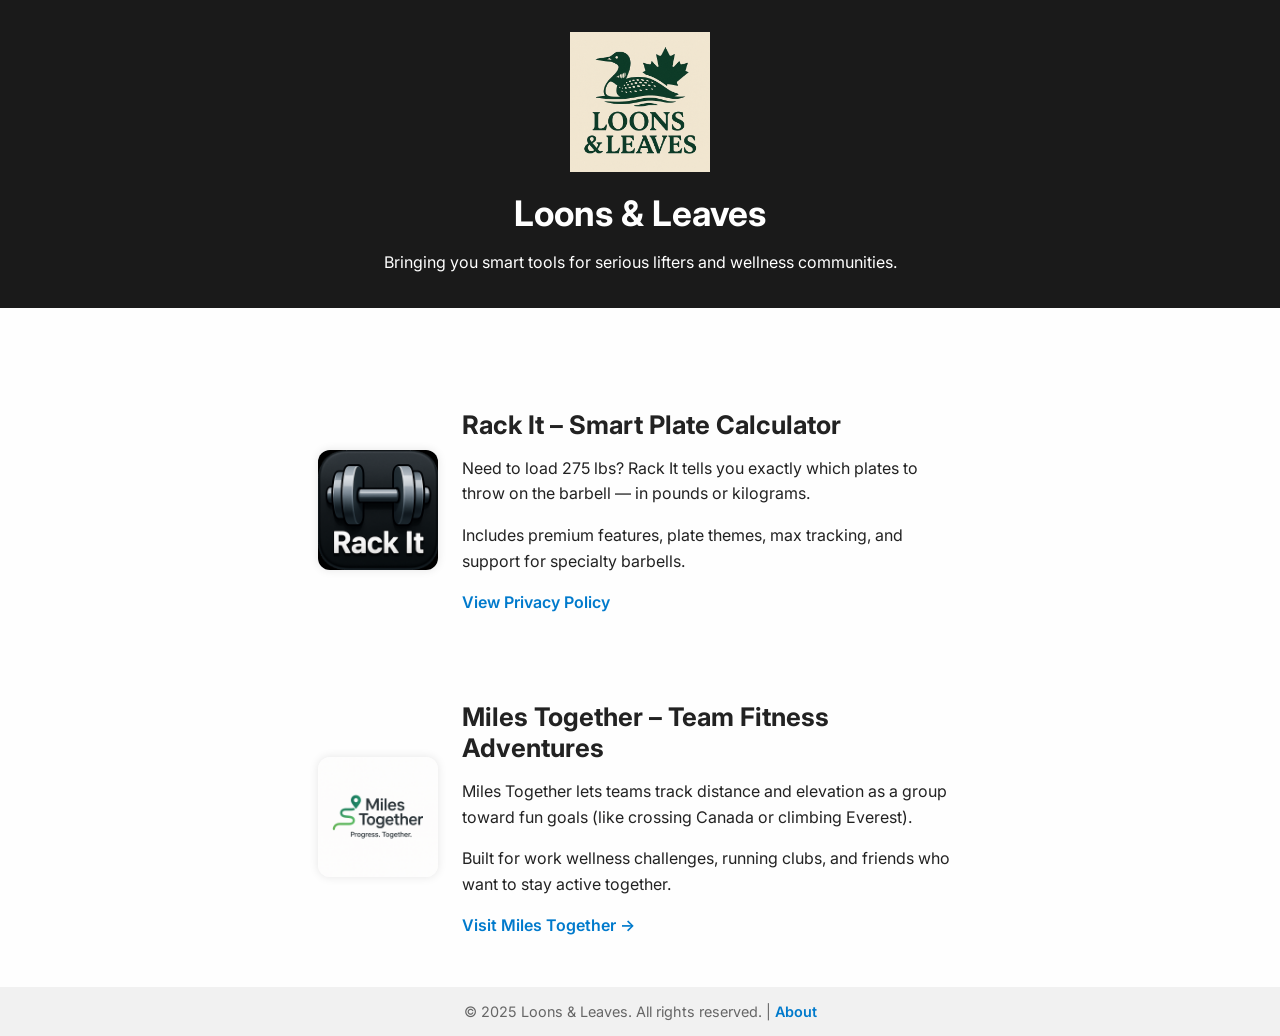
==== index.html @ 66a0e067 "Update index.html" ====
<!DOCTYPE html>
<html lang="en">
<head>
  <meta charset="UTF-8" />
  <meta name="viewport" content="width=device-width, initial-scale=1.0"/>
  <title>Rack It – by Loons & Leaves</title>
  <link rel="preconnect" href="https://fonts.googleapis.com">
  <link rel="preconnect" href="https://fonts.gstatic.com" crossorigin>
  <link href="https://fonts.googleapis.com/css2?family=Inter:wght@400;600&display=swap" rel="stylesheet">
  <style>
    body {
      margin: 0;
      font-family: 'Inter', sans-serif;
      background-color: #fefefe;
      color: #222;
      display: flex;
      flex-direction: column;
      align-items: center;
      padding: 0;
    }

    header {
      width: 100%;
      background-color: #1a1a1a;
      color: #fff;
      padding: 2rem 1rem 1rem;
      text-align: center;
    }

    header img {
      width: 140px;
      margin-bottom: 1rem;
    }

    header h1 {
      margin: 0;
      font-size: 2.2rem;
    }

    main {
      max-width: 900px;
      padding: 2rem 1rem;
      text-align: center;
    }

    main img.app-icon {
      width: 100px;
      border-radius: 16px;
      margin-bottom: 1rem;
    }

    h2 {
      font-size: 1.6rem;
      margin-bottom: 0.5rem;
    }

    p {
      font-size: 1rem;
      line-height: 1.6;
    }

    a {
      color: #007acc;
      text-decoration: none;
      font-weight: 600;
    }

    .project-section {
      display: flex;
      flex-direction: row;
      justify-content: flex-end;
      align-items: center;
      margin-top: 3rem;
      gap: 1.5rem;
      text-align: left;
    }

    .project-section img {
      width: 120px;
      height: auto;
      border-radius: 12px;
      box-shadow: 0 0 10px rgba(0,0,0,0.1);
    }

    .project-info {
      max-width: 500px;
    }

    footer {
      width: 100%;
      text-align: center;
      padding: 1rem;
      background: #f1f1f1;
      color: #666;
      font-size: 0.9rem;
      margin-top: auto;
    }

    @media (max-width: 600px) {
      .project-section {
        flex-direction: column;
        align-items: flex-start;
      }

     
    }
  </style>
</head>
<body>

  <header>
    <img src="Loons & Leaves Logo.png" alt="Loons & Leaves Logo" />
    <h1>Loons & Leaves</h1>
    <p>Bringing you smart tools for serious lifters and wellness communities.</p>
  </header>

  <main>
  <div class="project-section">
    <img src="app_icon.png" alt="Rack It App Icon" />
    <div class="project-info">
      <h2>Rack It – Smart Plate Calculator</h2>
      <p>Need to load 275 lbs? Rack It tells you exactly which plates to throw on the barbell — in pounds or kilograms.</p>
      <p>Includes premium features, plate themes, max tracking, and support for specialty barbells.</p>
      <p><a href="privacy.html">View Privacy Policy</a></p>
    </div>
  </div>

  <div class="project-section">
  <img src="Miles Together Logo.png" alt="Miles Together Logo" />
  <div class="project-info">
    <h2>Miles Together – Team Fitness Adventures</h2>
    <p>Miles Together lets teams track distance and elevation as a group toward fun goals (like crossing Canada or climbing Everest).</p>
    <p>Built for work wellness challenges, running clubs, and friends who want to stay active together.</p>
    <p><a href="https://milestogetherapp.com" target="_blank">Visit Miles Together →</a></p>
  </div>
</div>


</main>


<footer>
  &copy; 2025 Loons & Leaves. All rights reserved. |
  <a href="about.html">About</a>
</footer>


</body>
</html>
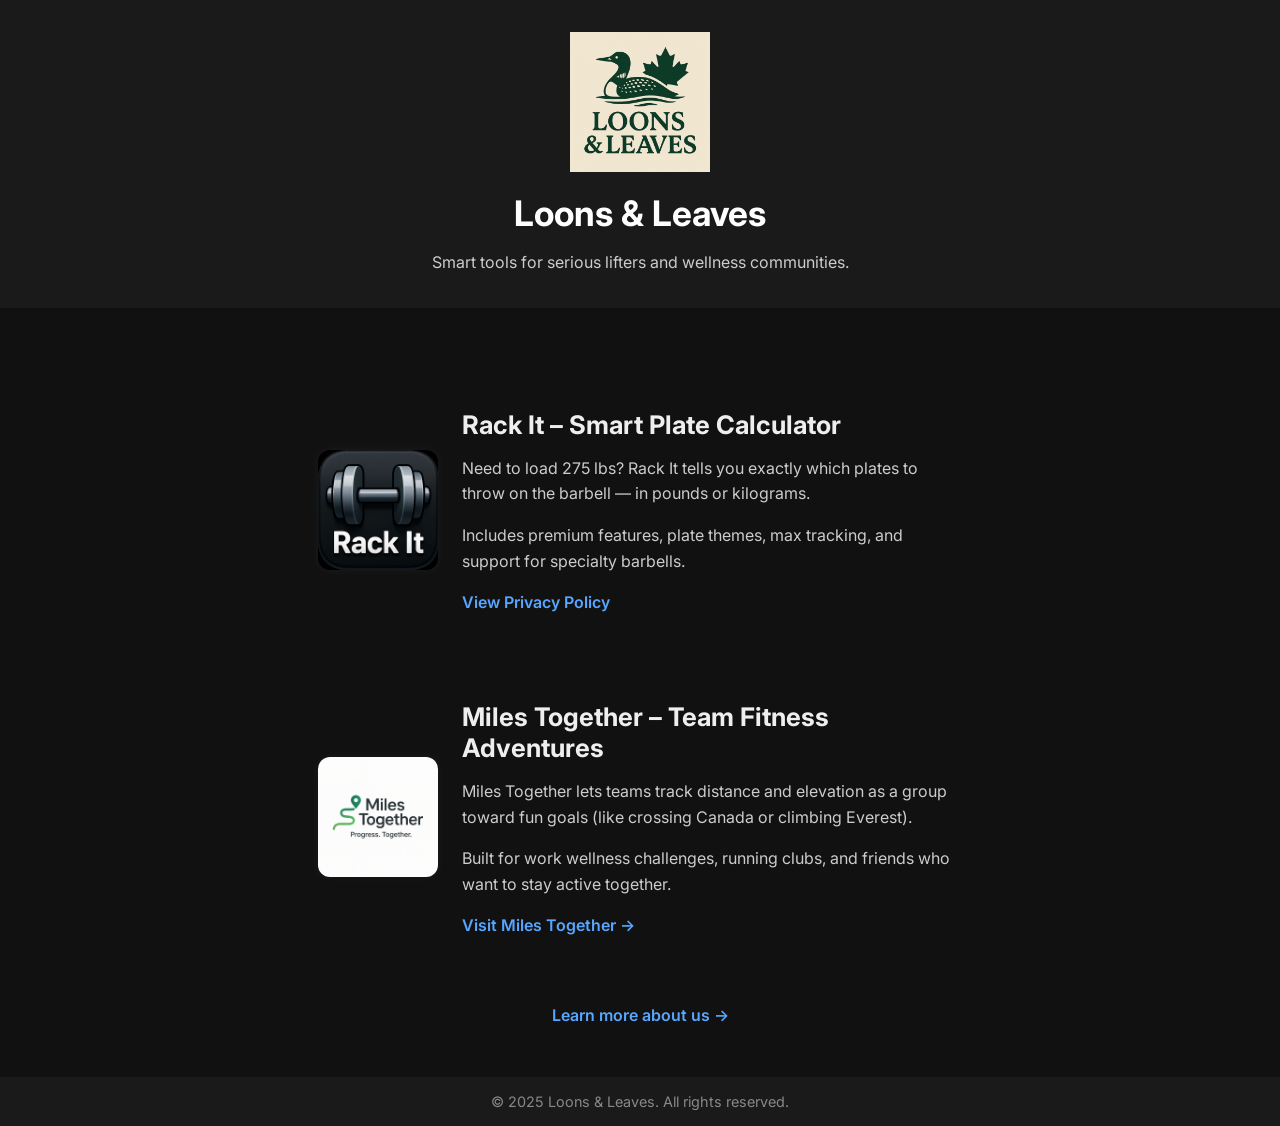
==== commit 09f3697c: "Update index.html" ====
--- a/index.html
+++ b/index.html
@@ -3,20 +3,17 @@
 <head>
   <meta charset="UTF-8" />
   <meta name="viewport" content="width=device-width, initial-scale=1.0"/>
-  <title>Rack It – by Loons & Leaves</title>
-  <link rel="preconnect" href="https://fonts.googleapis.com">
-  <link rel="preconnect" href="https://fonts.gstatic.com" crossorigin>
+  <title>Loons & Leaves</title>
   <link href="https://fonts.googleapis.com/css2?family=Inter:wght@400;600&display=swap" rel="stylesheet">
   <style>
     body {
       margin: 0;
       font-family: 'Inter', sans-serif;
-      background-color: #fefefe;
-      color: #222;
+      background-color: #111;
+      color: #eee;
       display: flex;
       flex-direction: column;
       align-items: center;
-      padding: 0;
     }
 
     header {
@@ -43,10 +40,26 @@
       text-align: center;
     }
 
-    main img.app-icon {
-      width: 100px;
-      border-radius: 16px;
-      margin-bottom: 1rem;
+    .project-section {
+      display: flex;
+      flex-direction: row;
+      justify-content: flex-end;
+      align-items: center;
+      margin-top: 3rem;
+      gap: 1.5rem;
+      text-align: left;
+      flex-wrap: wrap;
+    }
+
+    .project-section img {
+      width: 120px;
+      height: auto;
+      border-radius: 12px;
+      box-shadow: 0 0 10px rgba(255,255,255,0.05);
+    }
+
+    .project-info {
+      max-width: 500px;
     }
 
     h2 {
@@ -57,41 +70,25 @@
     p {
       font-size: 1rem;
       line-height: 1.6;
+      color: #ccc;
     }
 
     a {
-      color: #007acc;
+      color: #58a6ff;
       text-decoration: none;
       font-weight: 600;
     }
 
-    .project-section {
-      display: flex;
-      flex-direction: row;
-      justify-content: flex-end;
-      align-items: center;
-      margin-top: 3rem;
-      gap: 1.5rem;
-      text-align: left;
-    }
-
-    .project-section img {
-      width: 120px;
-      height: auto;
-      border-radius: 12px;
-      box-shadow: 0 0 10px rgba(0,0,0,0.1);
-    }
-
-    .project-info {
-      max-width: 500px;
+    a:hover {
+      text-decoration: underline;
     }
 
     footer {
       width: 100%;
       text-align: center;
       padding: 1rem;
-      background: #f1f1f1;
-      color: #666;
+      background: #1a1a1a;
+      color: #888;
       font-size: 0.9rem;
       margin-top: auto;
     }
@@ -101,8 +98,6 @@
         flex-direction: column;
         align-items: flex-start;
       }
-
-     
     }
   </style>
 </head>
@@ -111,39 +106,38 @@
   <header>
     <img src="Loons & Leaves Logo.png" alt="Loons & Leaves Logo" />
     <h1>Loons & Leaves</h1>
-    <p>Bringing you smart tools for serious lifters and wellness communities.</p>
+    <p>Smart tools for serious lifters and wellness communities.</p>
   </header>
 
   <main>
-  <div class="project-section">
-    <img src="app_icon.png" alt="Rack It App Icon" />
-    <div class="project-info">
-      <h2>Rack It – Smart Plate Calculator</h2>
-      <p>Need to load 275 lbs? Rack It tells you exactly which plates to throw on the barbell — in pounds or kilograms.</p>
-      <p>Includes premium features, plate themes, max tracking, and support for specialty barbells.</p>
-      <p><a href="privacy.html">View Privacy Policy</a></p>
+
+    <div class="project-section">
+      <img src="app_icon.png" alt="Rack It App Icon" />
+      <div class="project-info">
+        <h2>Rack It – Smart Plate Calculator</h2>
+        <p>Need to load 275 lbs? Rack It tells you exactly which plates to throw on the barbell — in pounds or kilograms.</p>
+        <p>Includes premium features, plate themes, max tracking, and support for specialty barbells.</p>
+        <p><a href="privacy.html">View Privacy Policy</a></p>
+      </div>
     </div>
-  </div>
 
-  <div class="project-section">
-  <img src="Miles Together Logo.png" alt="Miles Together Logo" />
-  <div class="project-info">
-    <h2>Miles Together – Team Fitness Adventures</h2>
-    <p>Miles Together lets teams track distance and elevation as a group toward fun goals (like crossing Canada or climbing Everest).</p>
-    <p>Built for work wellness challenges, running clubs, and friends who want to stay active together.</p>
-    <p><a href="https://milestogetherapp.com" target="_blank">Visit Miles Together →</a></p>
-  </div>
-</div>
+    <div class="project-section">
+      <img src="Miles Together Logo.png" alt="Miles Together Logo" />
+      <div class="project-info">
+        <h2>Miles Together – Team Fitness Adventures</h2>
+        <p>Miles Together lets teams track distance and elevation as a group toward fun goals (like crossing Canada or climbing Everest).</p>
+        <p>Built for work wellness challenges, running clubs, and friends who want to stay active together.</p>
+        <p><a href="https://milestogetherapp.com" target="_blank">Visit Miles Together →</a></p>
+      </div>
+    </div>
 
+    <p style="margin-top: 3rem;"><a href="about.html">Learn more about us →</a></p>
 
-</main>
+  </main>
 
-
-<footer>
-  &copy; 2025 Loons & Leaves. All rights reserved. |
-  <a href="about.html">About</a>
-</footer>
-
+  <footer>
+    &copy; 2025 Loons & Leaves. All rights reserved.
+  </footer>
 
 </body>
 </html>
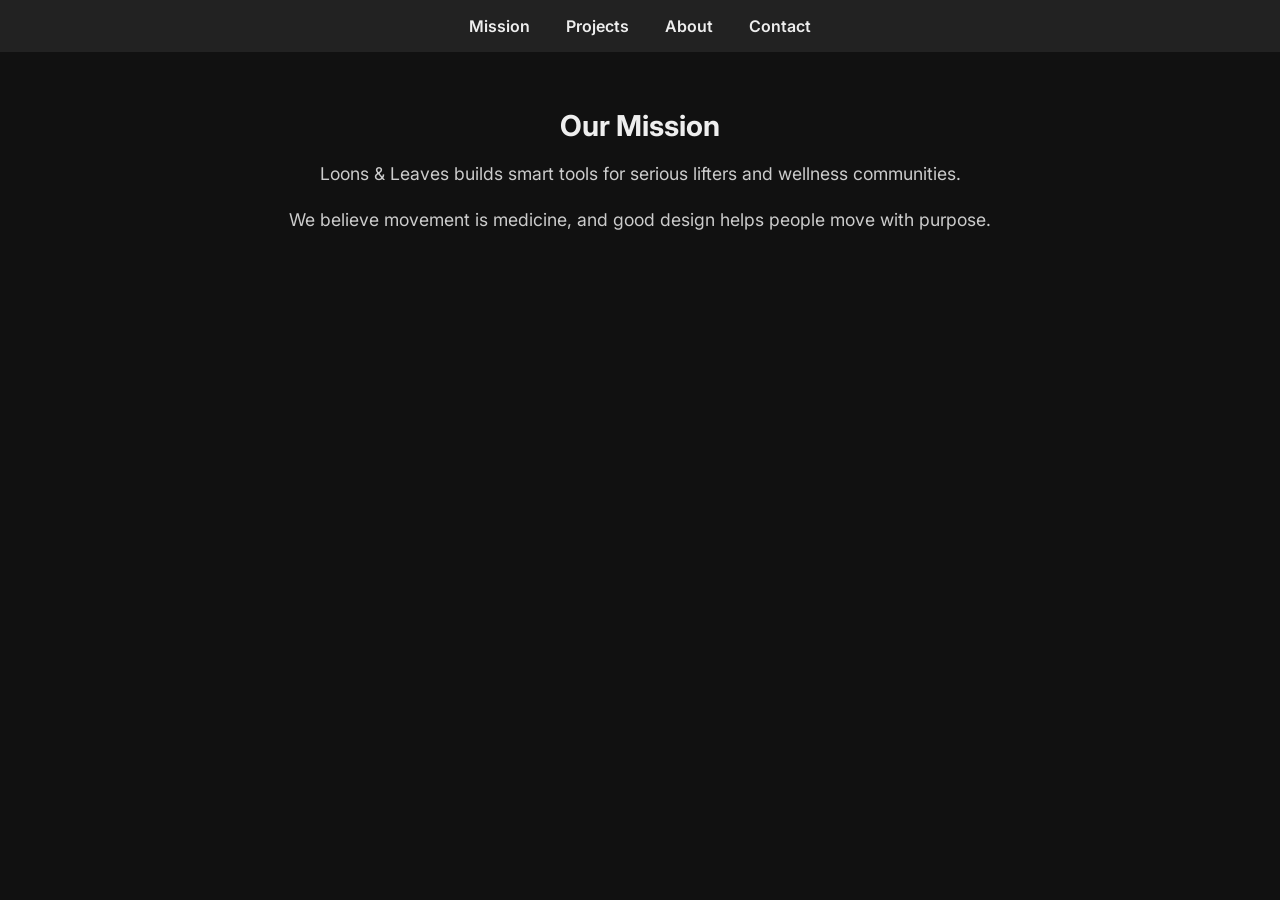
==== commit 1b77d193: "Rename Mission.html to index.html" ====
--- a/index.html
+++ b/index.html
@@ -3,141 +3,67 @@
 <head>
   <meta charset="UTF-8" />
   <meta name="viewport" content="width=device-width, initial-scale=1.0"/>
-  <title>Loons & Leaves</title>
+  <title>Mission – Loons & Leaves</title>
   <link href="https://fonts.googleapis.com/css2?family=Inter:wght@400;600&display=swap" rel="stylesheet">
   <style>
     body {
-      margin: 0;
       font-family: 'Inter', sans-serif;
       background-color: #111;
       color: #eee;
-      display: flex;
-      flex-direction: column;
-      align-items: center;
+      margin: 0;
+      padding: 0;
     }
 
-    header {
-      width: 100%;
-      background-color: #1a1a1a;
-      color: #fff;
-      padding: 2rem 1rem 1rem;
+    nav {
+      background: #222;
+      padding: 1rem;
       text-align: center;
     }
 
-    header img {
-      width: 140px;
-      margin-bottom: 1rem;
-    }
-
-    header h1 {
-      margin: 0;
-      font-size: 2.2rem;
-    }
-
-    main {
-      max-width: 900px;
-      padding: 2rem 1rem;
-      text-align: center;
-    }
-
-    .project-section {
-      display: flex;
-      flex-direction: row;
-      justify-content: flex-end;
-      align-items: center;
-      margin-top: 3rem;
-      gap: 1.5rem;
-      text-align: left;
-      flex-wrap: wrap;
-    }
-
-    .project-section img {
-      width: 120px;
-      height: auto;
-      border-radius: 12px;
-      box-shadow: 0 0 10px rgba(255,255,255,0.05);
-    }
-
-    .project-info {
-      max-width: 500px;
-    }
-
-    h2 {
-      font-size: 1.6rem;
-      margin-bottom: 0.5rem;
-    }
-
-    p {
-      font-size: 1rem;
-      line-height: 1.6;
-      color: #ccc;
-    }
-
-    a {
-      color: #58a6ff;
+    nav a {
+      margin: 0 1rem;
+      color: #eee;
       text-decoration: none;
       font-weight: 600;
     }
 
-    a:hover {
+    nav a:hover {
       text-decoration: underline;
     }
 
-    footer {
-      width: 100%;
+    main {
+      padding: 2rem;
+      max-width: 800px;
+      margin: auto;
       text-align: center;
-      padding: 1rem;
-      background: #1a1a1a;
-      color: #888;
-      font-size: 0.9rem;
-      margin-top: auto;
     }
 
-    @media (max-width: 600px) {
-      .project-section {
-        flex-direction: column;
-        align-items: flex-start;
-      }
+    h2 {
+      font-size: 1.8rem;
+      margin-bottom: 1rem;
+    }
+
+    p {
+      font-size: 1.1rem;
+      line-height: 1.6;
+      color: #ccc;
     }
   </style>
 </head>
 <body>
 
-  <header>
-    <img src="Loons & Leaves Logo.png" alt="Loons & Leaves Logo" />
-    <h1>Loons & Leaves</h1>
-    <p>Smart tools for serious lifters and wellness communities.</p>
-  </header>
+  <nav>
+    <a href="index.html">Mission</a>
+    <a href="projects.html">Projects</a>
+    <a href="about.html">About</a>
+    <a href="https://discord.gg/Xx2jXBRCKG" target="_blank">Contact</a>
+  </nav>
 
   <main>
-
-    <div class="project-section">
-      <img src="app_icon.png" alt="Rack It App Icon" />
-      <div class="project-info">
-        <h2>Rack It – Smart Plate Calculator</h2>
-        <p>Need to load 275 lbs? Rack It tells you exactly which plates to throw on the barbell — in pounds or kilograms.</p>
-        <p>Includes premium features, plate themes, max tracking, and support for specialty barbells.</p>
-        <p><a href="privacy.html">View Privacy Policy</a></p>
-      </div>
-    </div>
-
-    <div class="project-section">
-      <img src="Miles Together Logo.png" alt="Miles Together Logo" />
-      <div class="project-info">
-        <h2>Miles Together – Team Fitness Adventures</h2>
-        <p>Miles Together lets teams track distance and elevation as a group toward fun goals (like crossing Canada or climbing Everest).</p>
-        <p>Built for work wellness challenges, running clubs, and friends who want to stay active together.</p>
-        <p><a href="https://milestogetherapp.com" target="_blank">Visit Miles Together →</a></p>
-      </div>
-    </div>
-
-    <p style="margin-top: 3rem;"><a href="about.html">Learn more about us →</a></p>
-
+    <h2>Our Mission</h2>
+    <p>Loons & Leaves builds smart tools for serious lifters and wellness communities.</p>
+    <p>We believe movement is medicine, and good design helps people move with purpose.</p>
   </main>
-
-  <footer>
-    &copy; 2025 Loons & Leaves. All rights reserved.
-  </footer>
 
 </body>
 </html>
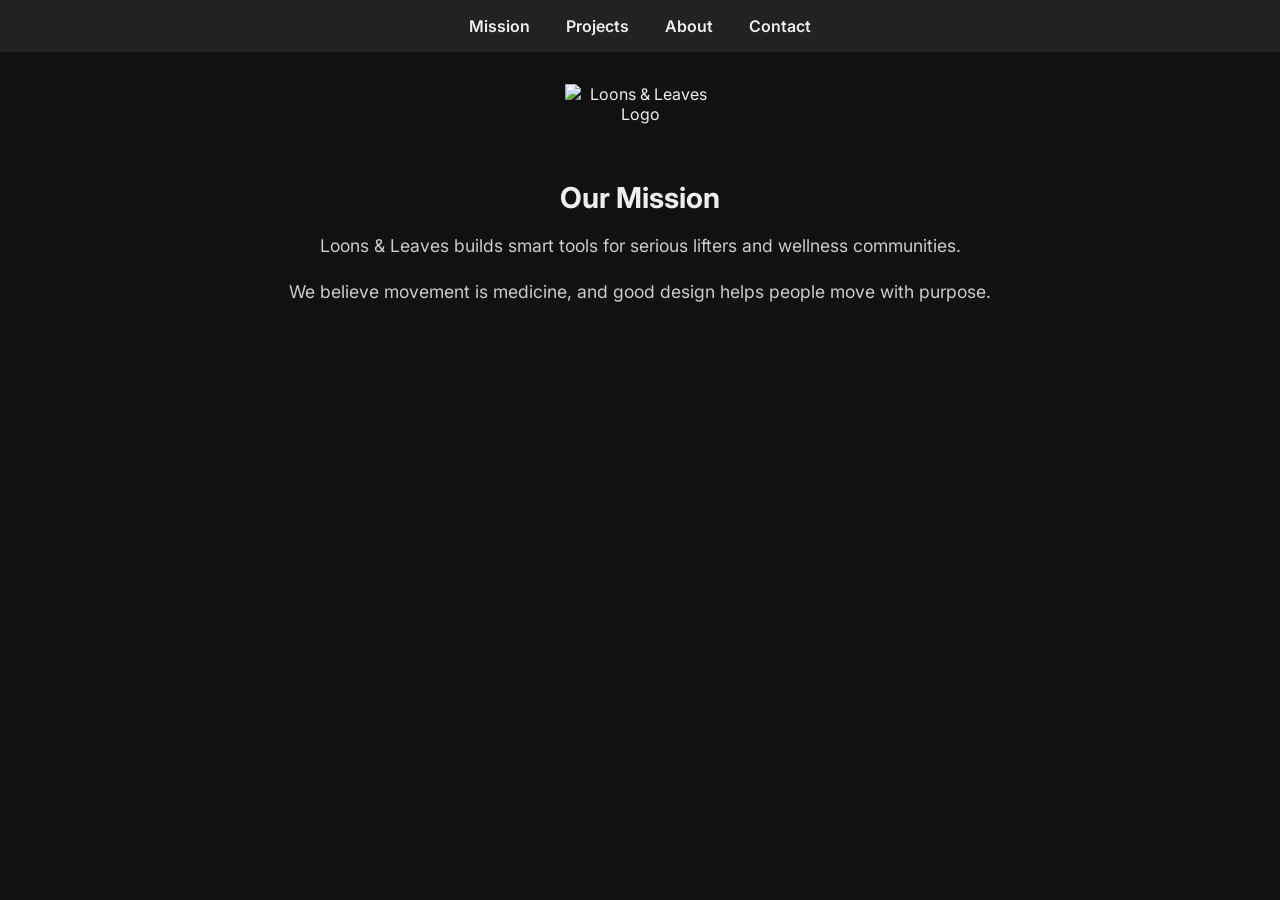
==== commit 9b4d6cbf: "Update index.html" ====
--- a/index.html
+++ b/index.html
@@ -38,6 +38,11 @@
       text-align: center;
     }
 
+    img.logo {
+      max-width: 150px;
+      margin-bottom: 2rem;
+    }
+
     h2 {
       font-size: 1.8rem;
       margin-bottom: 1rem;
@@ -60,6 +65,8 @@
   </nav>
 
   <main>
+    <img src="assets/loonsandleaves-logo.png" alt="Loons & Leaves Logo" class="logo" />
+
     <h2>Our Mission</h2>
     <p>Loons & Leaves builds smart tools for serious lifters and wellness communities.</p>
     <p>We believe movement is medicine, and good design helps people move with purpose.</p>
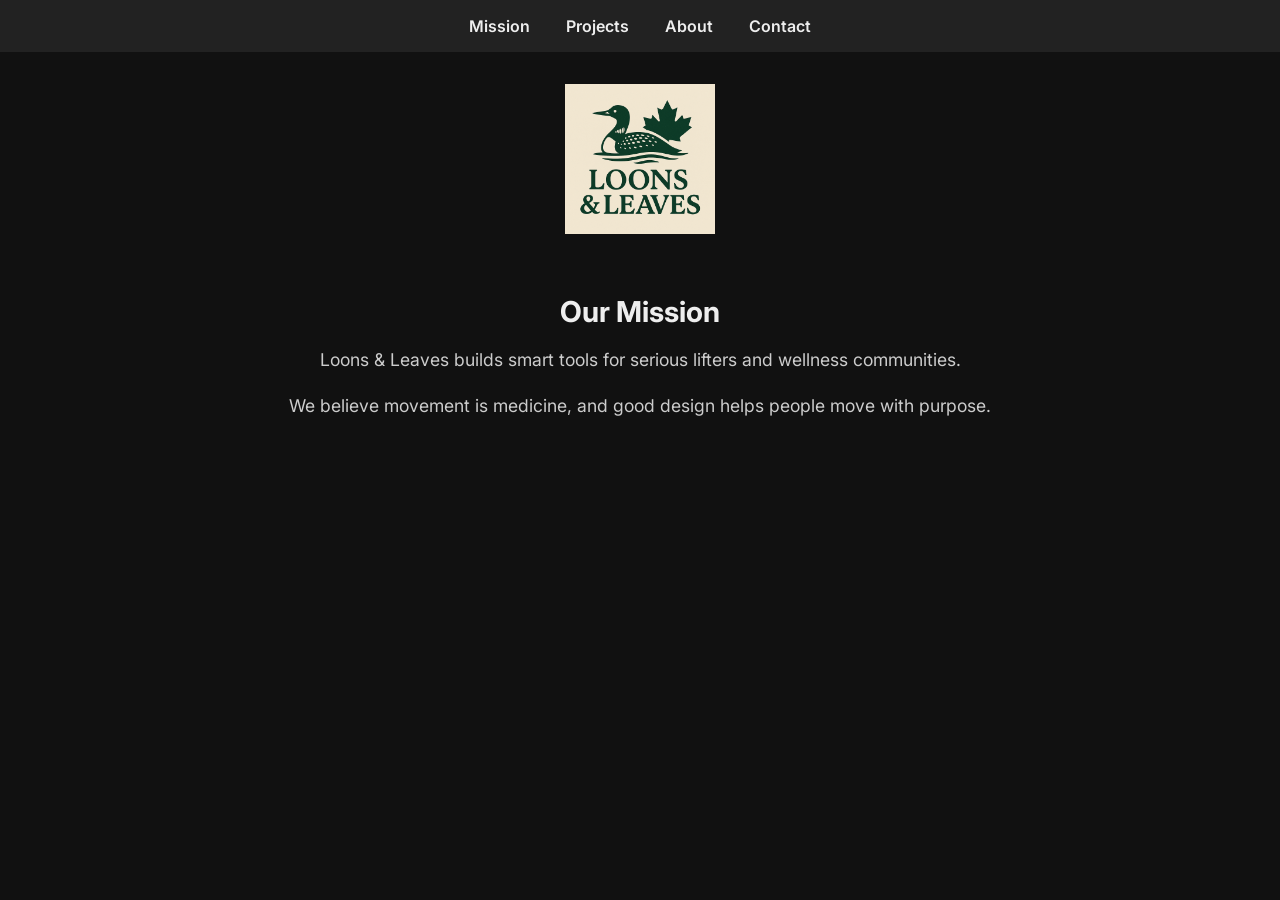
==== commit 54718457: "Update index.html" ====
--- a/index.html
+++ b/index.html
@@ -65,7 +65,7 @@
   </nav>
 
   <main>
-    <img src="assets/loonsandleaves-logo.png" alt="Loons & Leaves Logo" class="logo" />
+    <img src="loonsandleaves-logo.png" alt="Loons & Leaves Logo" class="logo" />
 
     <h2>Our Mission</h2>
     <p>Loons & Leaves builds smart tools for serious lifters and wellness communities.</p>
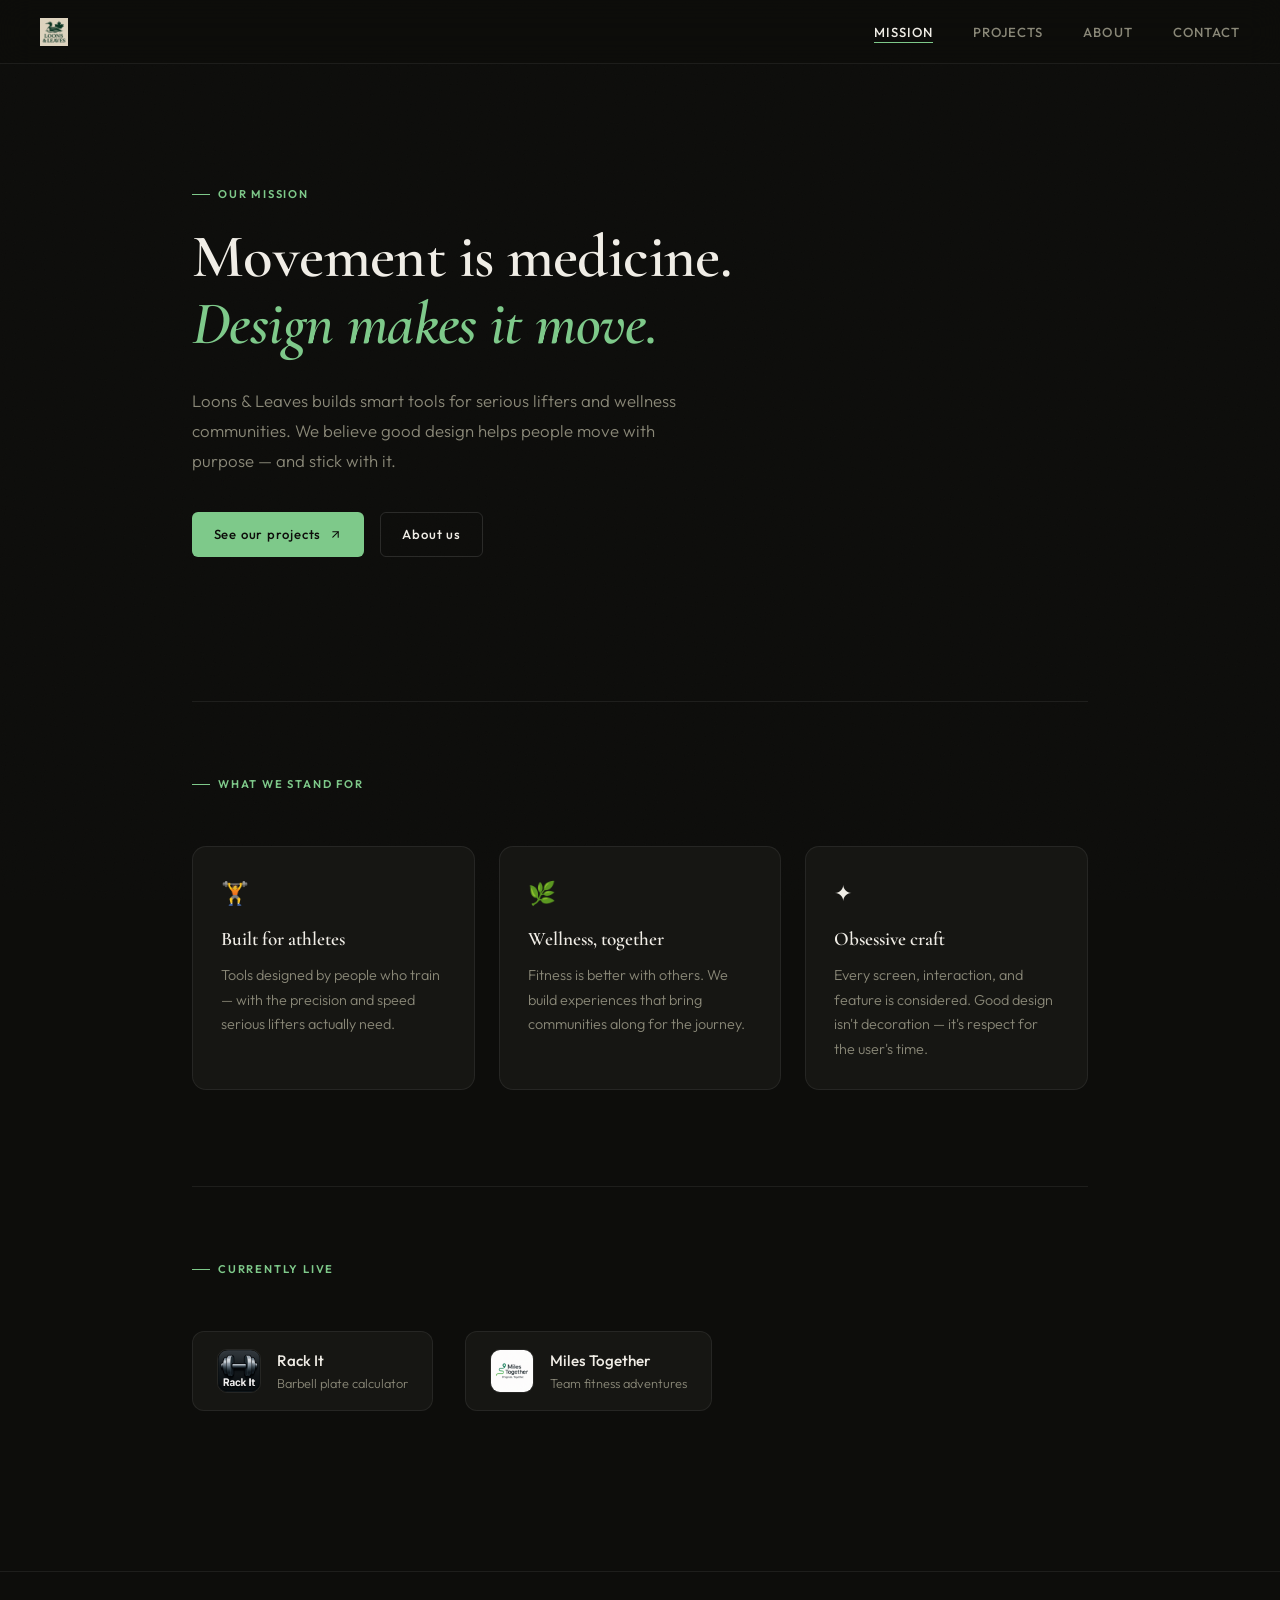
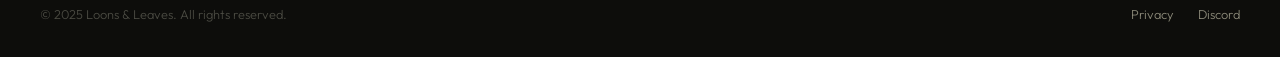
==== commit c286486f: "Add files via upload Update site with new design and projects" ====
--- a/index.html
+++ b/index.html
@@ -2,75 +2,103 @@
 <html lang="en">
 <head>
   <meta charset="UTF-8" />
-  <meta name="viewport" content="width=device-width, initial-scale=1.0"/>
+  <meta name="viewport" content="width=device-width, initial-scale=1.0" />
   <title>Mission – Loons & Leaves</title>
-  <link href="https://fonts.googleapis.com/css2?family=Inter:wght@400;600&display=swap" rel="stylesheet">
-  <style>
-    body {
-      font-family: 'Inter', sans-serif;
-      background-color: #111;
-      color: #eee;
-      margin: 0;
-      padding: 0;
-    }
-
-    nav {
-      background: #222;
-      padding: 1rem;
-      text-align: center;
-    }
-
-    nav a {
-      margin: 0 1rem;
-      color: #eee;
-      text-decoration: none;
-      font-weight: 600;
-    }
-
-    nav a:hover {
-      text-decoration: underline;
-    }
-
-    main {
-      padding: 2rem;
-      max-width: 800px;
-      margin: auto;
-      text-align: center;
-    }
-
-    img.logo {
-      max-width: 150px;
-      margin-bottom: 2rem;
-    }
-
-    h2 {
-      font-size: 1.8rem;
-      margin-bottom: 1rem;
-    }
-
-    p {
-      font-size: 1.1rem;
-      line-height: 1.6;
-      color: #ccc;
-    }
-  </style>
+  <link rel="stylesheet" href="style.css" />
 </head>
 <body>
 
-  <nav>
-    <a href="index.html">Mission</a>
-    <a href="projects.html">Projects</a>
-    <a href="about.html">About</a>
-    <a href="https://discord.gg/Xx2jXBRCKG" target="_blank">Contact</a>
+  <nav class="site-nav">
+    <a class="nav-brand" href="index.html">
+      <img src="loonsandleaves-logo.png" alt="Loons & Leaves" />
+    </a>
+    <ul class="nav-links">
+      <li><a href="index.html" class="active">Mission</a></li>
+      <li><a href="projects.html">Projects</a></li>
+      <li><a href="about.html">About</a></li>
+      <li><a href="https://discord.gg/Xx2jXBRCKG" target="_blank" rel="noopener">Contact</a></li>
+    </ul>
   </nav>
 
-  <main>
-    <img src="loonsandleaves-logo.png" alt="Loons & Leaves Logo" class="logo" />
+  <div class="page-wrap">
 
-    <h2>Our Mission</h2>
-    <p>Loons & Leaves builds smart tools for serious lifters and wellness communities.</p>
-    <p>We believe movement is medicine, and good design helps people move with purpose.</p>
-  </main>
+    <!-- HERO -->
+    <section style="padding: 7rem 0 5rem; max-width: 680px;">
+      <p class="section-label fade-up fade-up-1">Our mission</p>
+      <h1 class="display fade-up fade-up-2">
+        Movement is medicine.<br /><em>Design makes it move.</em>
+      </h1>
+      <p style="margin-top: 1.75rem; font-size: 1.05rem; color: var(--muted); max-width: 500px; line-height: 1.8;" class="fade-up fade-up-3">
+        Loons &amp; Leaves builds smart tools for serious lifters and wellness communities. We believe good design helps people move with purpose — and stick with it.
+      </p>
+      <div style="margin-top: 2.25rem; display: flex; gap: 1rem; flex-wrap: wrap;" class="fade-up fade-up-4">
+        <a href="projects.html" class="btn btn-primary">
+          See our projects
+          <svg viewBox="0 0 24 24"><line x1="7" y1="17" x2="17" y2="7"/><polyline points="7 7 17 7 17 17"/></svg>
+        </a>
+        <a href="about.html" class="btn btn-outline">About us</a>
+      </div>
+    </section>
+
+    <hr class="rule" />
+
+    <!-- VALUES -->
+    <section style="padding-bottom: 2rem;">
+      <p class="section-label">What we stand for</p>
+      <div style="display: grid; grid-template-columns: repeat(auto-fit, minmax(240px, 1fr)); gap: 1.5rem; margin-top: 2rem;">
+
+        <div style="background: var(--bg-card); border: 1px solid var(--border); border-radius: 14px; padding: 1.75rem;">
+          <div style="font-size: 1.4rem; margin-bottom: 0.75rem;">🏋️</div>
+          <h3 style="font-family: 'Cormorant Garamond', serif; font-size: 1.2rem; font-weight: 600; margin-bottom: 0.5rem;">Built for athletes</h3>
+          <p style="font-size: 0.9rem; color: var(--muted); line-height: 1.7;">Tools designed by people who train — with the precision and speed serious lifters actually need.</p>
+        </div>
+
+        <div style="background: var(--bg-card); border: 1px solid var(--border); border-radius: 14px; padding: 1.75rem;">
+          <div style="font-size: 1.4rem; margin-bottom: 0.75rem;">🌿</div>
+          <h3 style="font-family: 'Cormorant Garamond', serif; font-size: 1.2rem; font-weight: 600; margin-bottom: 0.5rem;">Wellness, together</h3>
+          <p style="font-size: 0.9rem; color: var(--muted); line-height: 1.7;">Fitness is better with others. We build experiences that bring communities along for the journey.</p>
+        </div>
+
+        <div style="background: var(--bg-card); border: 1px solid var(--border); border-radius: 14px; padding: 1.75rem;">
+          <div style="font-size: 1.4rem; margin-bottom: 0.75rem;">✦</div>
+          <h3 style="font-family: 'Cormorant Garamond', serif; font-size: 1.2rem; font-weight: 600; margin-bottom: 0.5rem;">Obsessive craft</h3>
+          <p style="font-size: 0.9rem; color: var(--muted); line-height: 1.7;">Every screen, interaction, and feature is considered. Good design isn't decoration — it's respect for the user's time.</p>
+        </div>
+
+      </div>
+    </section>
+
+    <!-- PROJECTS TEASER -->
+    <hr class="rule" />
+    <section style="padding-bottom: 4rem;">
+      <p class="section-label">Currently live</p>
+      <div style="display: flex; gap: 2rem; flex-wrap: wrap; margin-top: 2rem; align-items: center;">
+        <a href="rackit.html" style="display:flex; align-items:center; gap:1rem; padding:1rem 1.5rem; background:var(--bg-card); border:1px solid var(--border); border-radius:12px; text-decoration:none; color:var(--text); transition: border-color 0.2s, transform 0.2s;" onmouseover="this.style.borderColor='var(--accent)';this.style.transform='translateY(-2px)'" onmouseout="this.style.borderColor='var(--border)';this.style.transform='translateY(0)'">
+          <img src="app_icon.png" alt="Rack It" style="width:44px;height:44px;border-radius:10px;border:1px solid var(--border);" />
+          <div>
+            <p style="font-weight:500; font-size:0.95rem;">Rack It</p>
+            <p style="font-size:0.8rem; color:var(--muted);">Barbell plate calculator</p>
+          </div>
+        </a>
+        <a href="https://milestogetherapp.com" target="_blank" rel="noopener" style="display:flex; align-items:center; gap:1rem; padding:1rem 1.5rem; background:var(--bg-card); border:1px solid var(--border); border-radius:12px; text-decoration:none; color:var(--text); transition: border-color 0.2s, transform 0.2s;" onmouseover="this.style.borderColor='var(--accent)';this.style.transform='translateY(-2px)'" onmouseout="this.style.borderColor='var(--border)';this.style.transform='translateY(0)'">
+          <img src="miles-together-logo.png" alt="Miles Together" style="width:44px;height:44px;border-radius:10px;object-fit:contain;border:1px solid var(--border);" />
+          <div>
+            <p style="font-weight:500; font-size:0.95rem;">Miles Together</p>
+            <p style="font-size:0.8rem; color:var(--muted);">Team fitness adventures</p>
+          </div>
+        </a>
+      </div>
+    </section>
+
+  </div>
+
+  <footer class="site-footer">
+    <p>© 2025 Loons &amp; Leaves. All rights reserved.</p>
+    <div class="footer-links">
+      <a href="privacy.html">Privacy</a>
+      <a href="https://discord.gg/Xx2jXBRCKG" target="_blank" rel="noopener">Discord</a>
+    </div>
+  </footer>
 
 </body>
 </html>
--- a/style.css
+++ b/style.css
@@ -0,0 +1,265 @@
+/* ─────────────────────────────────────────
+   LOONS & LEAVES — Shared Stylesheet
+   Dark, refined, fitness-meets-nature
+───────────────────────────────────────── */
+
+@import url('https://fonts.googleapis.com/css2?family=Cormorant+Garamond:ital,wght@0,400;0,600;1,400&family=Outfit:wght@300;400;500;600&display=swap');
+
+*, *::before, *::after { box-sizing: border-box; margin: 0; padding: 0; }
+
+:root {
+  --bg:          #0d0d0b;
+  --bg-2:        #131310;
+  --bg-3:        #1a1a16;
+  --bg-card:     #161613;
+  --border:      rgba(255,255,255,0.07);
+  --border-2:    rgba(255,255,255,0.12);
+  --text:        #f0ede6;
+  --muted:       #8a8878;
+  --subtle:      #4a4a42;
+  --accent:      #7ec98a;      /* forest green */
+  --accent-dim:  #3d6e47;
+  --accent-glow: rgba(126,201,138,0.12);
+  --gold:        #c9a96e;
+  --gold-dim:    rgba(201,169,110,0.15);
+}
+
+html { scroll-behavior: smooth; }
+
+body {
+  font-family: 'Outfit', sans-serif;
+  font-weight: 300;
+  background: var(--bg);
+  color: var(--text);
+  min-height: 100vh;
+  line-height: 1.65;
+  -webkit-font-smoothing: antialiased;
+}
+
+/* ── NOISE TEXTURE OVERLAY ── */
+body::before {
+  content: '';
+  position: fixed;
+  inset: 0;
+  background-image: url("data:image/svg+xml,%3Csvg viewBox='0 0 256 256' xmlns='http://www.w3.org/2000/svg'%3E%3Cfilter id='n'%3E%3CfeTurbulence type='fractalNoise' baseFrequency='0.9' numOctaves='4' stitchTiles='stitch'/%3E%3C/filter%3E%3Crect width='100%25' height='100%25' filter='url(%23n)' opacity='0.035'/%3E%3C/svg%3E");
+  background-size: 256px 256px;
+  pointer-events: none;
+  z-index: 0;
+  opacity: 0.5;
+}
+
+/* ────────────────── NAV ────────────────── */
+.site-nav {
+  position: sticky;
+  top: 0;
+  z-index: 200;
+  display: flex;
+  align-items: center;
+  justify-content: space-between;
+  padding: 1.1rem 2.5rem;
+  background: rgba(13,13,11,0.85);
+  backdrop-filter: blur(16px);
+  -webkit-backdrop-filter: blur(16px);
+  border-bottom: 1px solid var(--border);
+}
+
+.nav-brand {
+  display: flex;
+  align-items: center;
+  gap: 0.6rem;
+  text-decoration: none;
+}
+.nav-brand img {
+  height: 28px;
+  width: auto;
+  opacity: 0.92;
+}
+
+.nav-links {
+  display: flex;
+  gap: 2.5rem;
+  list-style: none;
+}
+.nav-links a {
+  font-size: 0.82rem;
+  font-weight: 500;
+  letter-spacing: 0.08em;
+  text-transform: uppercase;
+  color: var(--muted);
+  text-decoration: none;
+  transition: color 0.2s;
+  position: relative;
+}
+.nav-links a::after {
+  content: '';
+  position: absolute;
+  left: 0; bottom: -3px;
+  width: 0; height: 1px;
+  background: var(--accent);
+  transition: width 0.25s;
+}
+.nav-links a:hover,
+.nav-links a.active {
+  color: var(--text);
+}
+.nav-links a:hover::after,
+.nav-links a.active::after {
+  width: 100%;
+}
+
+/* ────────────────── PAGE WRAPPER ────────────────── */
+.page-wrap {
+  position: relative;
+  z-index: 1;
+  max-width: 960px;
+  margin: 0 auto;
+  padding: 0 2rem;
+}
+
+/* ────────────────── SECTION LABEL ────────────────── */
+.section-label {
+  display: inline-flex;
+  align-items: center;
+  gap: 0.5rem;
+  font-size: 0.7rem;
+  font-weight: 600;
+  letter-spacing: 0.16em;
+  text-transform: uppercase;
+  color: var(--accent);
+  margin-bottom: 1.25rem;
+}
+.section-label::before {
+  content: '';
+  display: block;
+  width: 18px; height: 1px;
+  background: var(--accent);
+}
+
+/* ────────────────── DISPLAY HEADING ────────────────── */
+.display {
+  font-family: 'Cormorant Garamond', serif;
+  font-weight: 600;
+  font-size: clamp(2.4rem, 5vw, 3.8rem);
+  line-height: 1.1;
+  letter-spacing: -0.01em;
+  color: var(--text);
+}
+.display em {
+  font-style: italic;
+  color: var(--accent);
+}
+
+/* ────────────────── DIVIDER ────────────────── */
+.rule {
+  border: none;
+  border-top: 1px solid var(--border);
+  margin: 4rem 0;
+}
+
+/* ────────────────── BUTTONS ────────────────── */
+.btn {
+  display: inline-flex;
+  align-items: center;
+  gap: 0.5rem;
+  font-family: 'Outfit', sans-serif;
+  font-size: 0.82rem;
+  font-weight: 500;
+  letter-spacing: 0.06em;
+  text-decoration: none;
+  border-radius: 6px;
+  padding: 0.65rem 1.35rem;
+  transition: all 0.2s;
+  cursor: pointer;
+  border: none;
+}
+.btn-primary {
+  background: var(--accent);
+  color: #0d0d0b;
+}
+.btn-primary:hover {
+  background: #93d49e;
+  transform: translateY(-1px);
+}
+.btn-outline {
+  background: transparent;
+  border: 1px solid var(--border-2);
+  color: var(--text);
+}
+.btn-outline:hover {
+  border-color: var(--accent);
+  color: var(--accent);
+  transform: translateY(-1px);
+}
+.btn svg {
+  width: 13px; height: 13px;
+  stroke: currentColor; fill: none;
+  stroke-width: 2; stroke-linecap: round; stroke-linejoin: round;
+  transition: transform 0.2s;
+}
+.btn:hover svg {
+  transform: translate(2px, -2px);
+}
+
+/* ────────────────── PILL TAGS ────────────────── */
+.tags {
+  display: flex;
+  flex-wrap: wrap;
+  gap: 0.5rem;
+  margin-top: 1.25rem;
+}
+.tag {
+  font-size: 0.72rem;
+  font-weight: 400;
+  color: var(--muted);
+  border: 1px solid var(--border);
+  border-radius: 20px;
+  padding: 0.25rem 0.8rem;
+  letter-spacing: 0.03em;
+}
+
+/* ────────────────── FOOTER ────────────────── */
+.site-footer {
+  position: relative;
+  z-index: 1;
+  border-top: 1px solid var(--border);
+  padding: 2rem 2.5rem;
+  display: flex;
+  align-items: center;
+  justify-content: space-between;
+  flex-wrap: wrap;
+  gap: 1rem;
+  margin-top: 6rem;
+}
+.site-footer p {
+  font-size: 0.8rem;
+  color: var(--subtle);
+}
+.site-footer a {
+  font-size: 0.8rem;
+  color: var(--muted);
+  text-decoration: none;
+  transition: color 0.2s;
+}
+.site-footer a:hover { color: var(--accent); }
+.footer-links { display: flex; gap: 1.5rem; }
+
+/* ────────────────── FADE IN ANIMATION ────────────────── */
+@keyframes fadeUp {
+  from { opacity: 0; transform: translateY(18px); }
+  to   { opacity: 1; transform: translateY(0); }
+}
+.fade-up {
+  animation: fadeUp 0.7s ease both;
+}
+.fade-up-1 { animation-delay: 0.1s; }
+.fade-up-2 { animation-delay: 0.22s; }
+.fade-up-3 { animation-delay: 0.34s; }
+.fade-up-4 { animation-delay: 0.46s; }
+
+/* ────────────────── RESPONSIVE NAV ────────────────── */
+@media (max-width: 640px) {
+  .site-nav { padding: 0.9rem 1.25rem; }
+  .nav-links { gap: 1.4rem; }
+  .nav-links a { font-size: 0.75rem; }
+  .page-wrap { padding: 0 1.25rem; }
+}
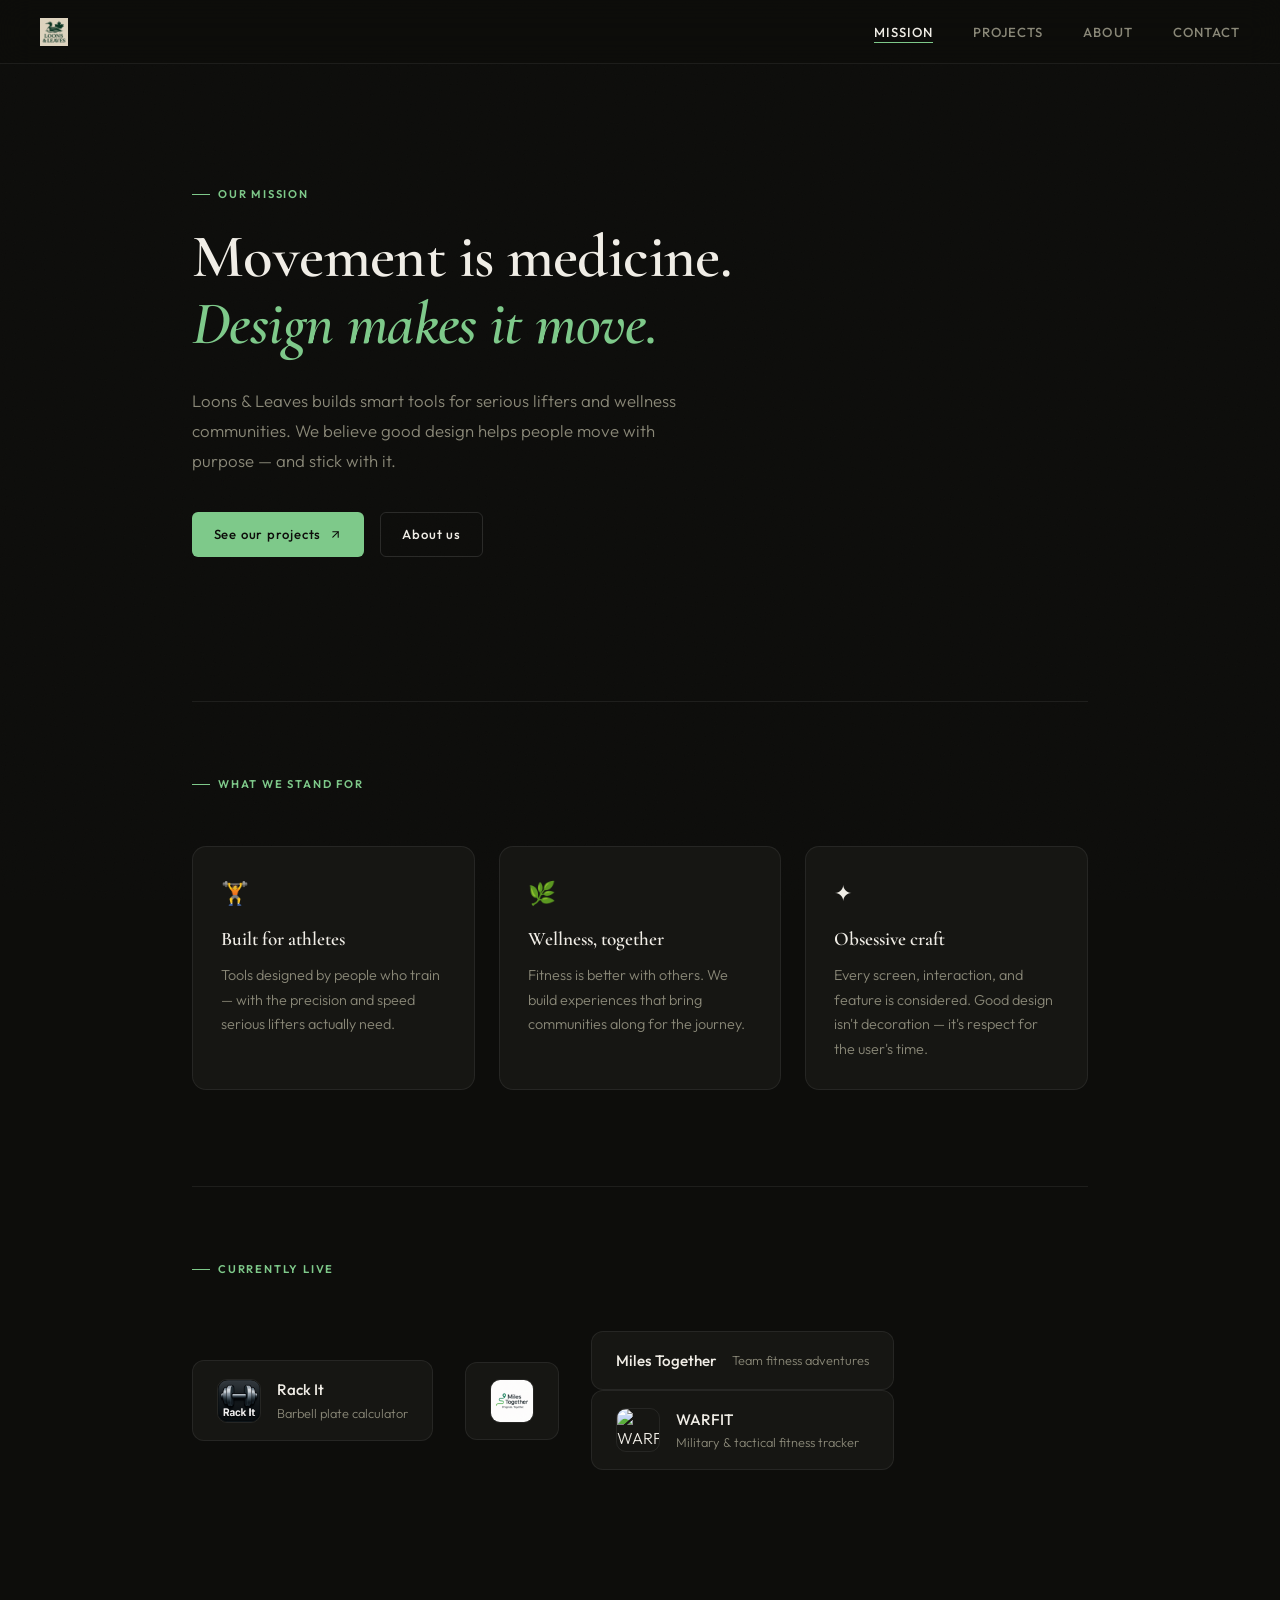
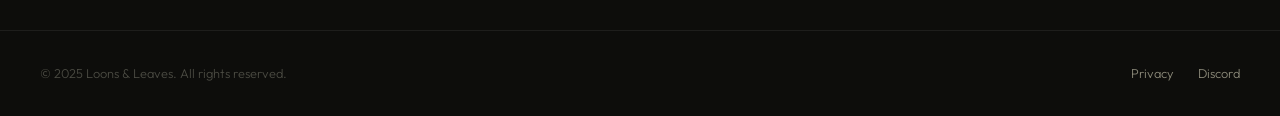
==== commit 59015e5f: "Add WARFIT link and description to index.html" ====
--- a/index.html
+++ b/index.html
@@ -85,6 +85,12 @@
           <div>
             <p style="font-weight:500; font-size:0.95rem;">Miles Together</p>
             <p style="font-size:0.8rem; color:var(--muted);">Team fitness adventures</p>
+         </a>
+        <a href="warfit.html" style="display:flex; align-items:center; gap:1rem; padding:1rem 1.5rem; background:var(--bg-card); border:1px solid var(--border); border-radius:12px; text-decoration:none; color:var(--text); transition: border-color 0.2s, transform 0.2s;" onmouseover="this.style.borderColor='var(--accent)';this.style.transform='translateY(-2px)'" onmouseout="this.style.borderColor='var(--border)';this.style.transform='translateY(0)'">
+          <img src="warfit-icon.png" alt="WARFIT" style="width:44px;height:44px;border-radius:10px;border:1px solid var(--border);" />
+          <div>
+            <p style="font-weight:500; font-size:0.95rem;">WARFIT</p>
+            <p style="font-size:0.8rem; color:var(--muted);">Military &amp; tactical fitness tracker</p>
           </div>
         </a>
       </div>
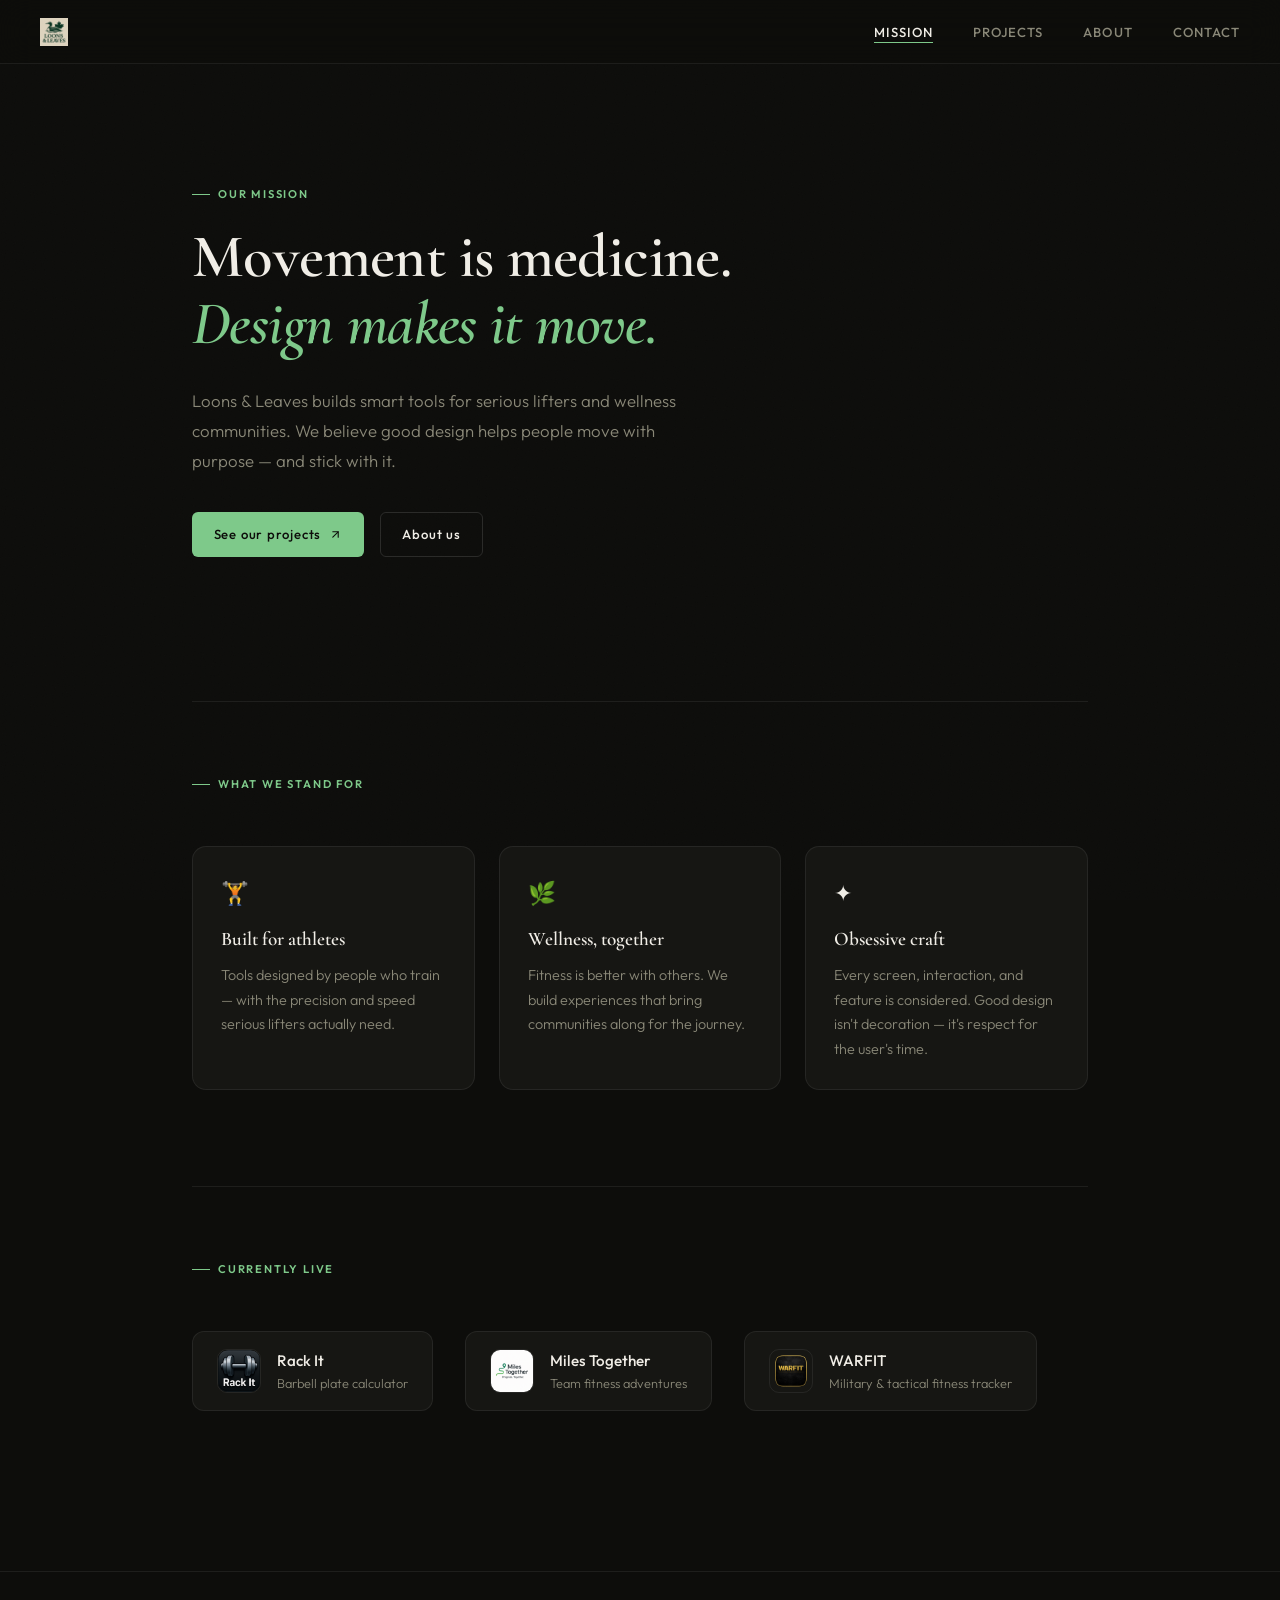
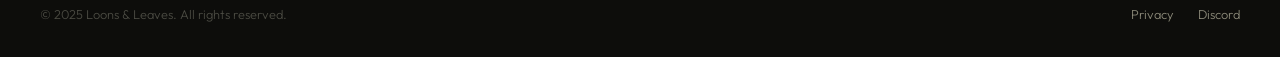
==== commit ccf36834: "Fix HTML structure for links and divs" ====
--- a/index.html
+++ b/index.html
@@ -85,7 +85,8 @@
           <div>
             <p style="font-weight:500; font-size:0.95rem;">Miles Together</p>
             <p style="font-size:0.8rem; color:var(--muted);">Team fitness adventures</p>
-         </a>
+          </div>
+        </a>
         <a href="warfit.html" style="display:flex; align-items:center; gap:1rem; padding:1rem 1.5rem; background:var(--bg-card); border:1px solid var(--border); border-radius:12px; text-decoration:none; color:var(--text); transition: border-color 0.2s, transform 0.2s;" onmouseover="this.style.borderColor='var(--accent)';this.style.transform='translateY(-2px)'" onmouseout="this.style.borderColor='var(--border)';this.style.transform='translateY(0)'">
           <img src="warfit-icon.png" alt="WARFIT" style="width:44px;height:44px;border-radius:10px;border:1px solid var(--border);" />
           <div>
